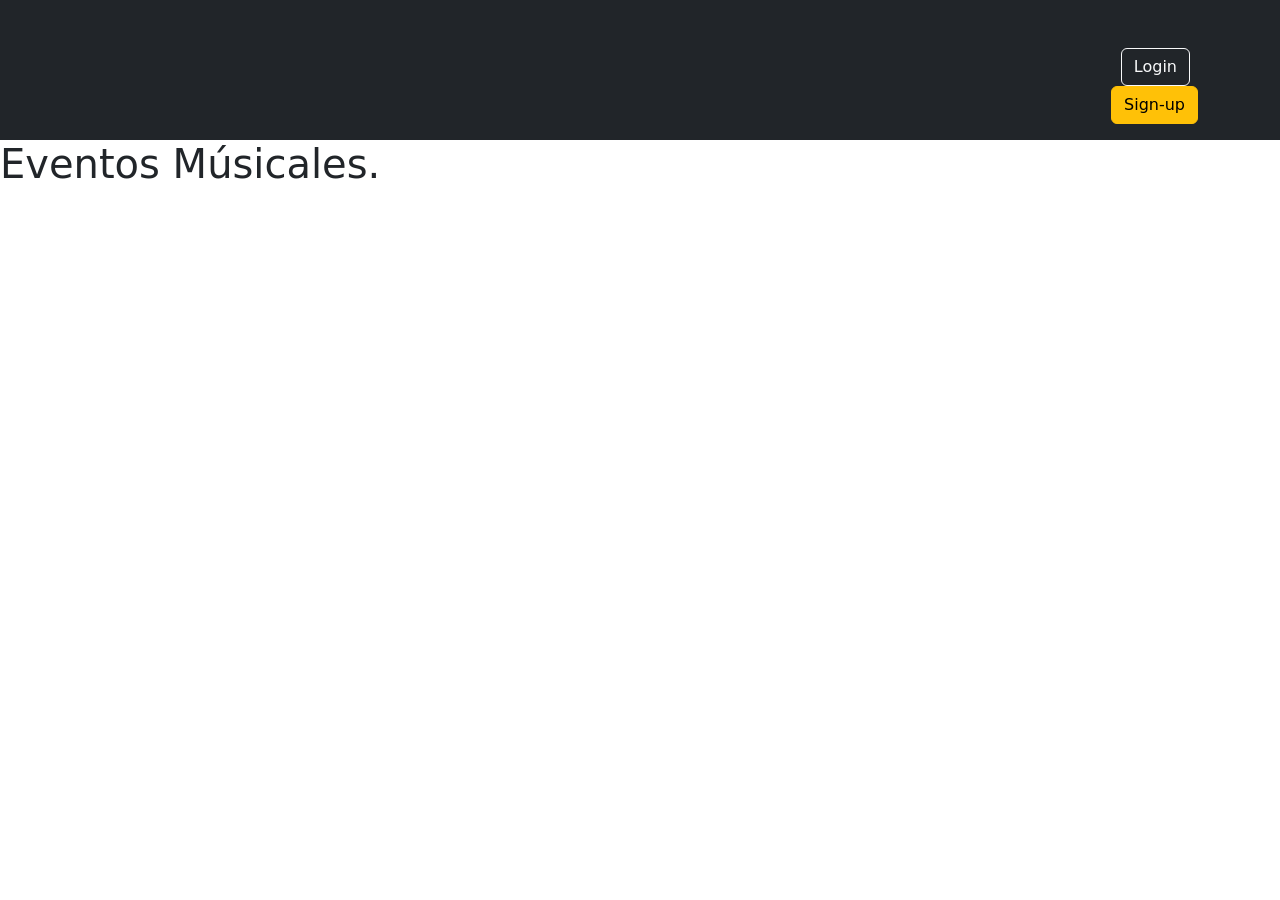
==== index.html @ 6e55590f "Inicio actividad grupal con login." ====
<!DOCTYPE html>
<html lang="en">
<head>
    <meta charset="UTF-8">
    <meta name="viewport" content="width=device-width, initial-scale=1.0">
    <title>Document</title>
<link href="https://cdn.jsdelivr.net/npm/bootstrap@5.3.8/dist/css/bootstrap.min.css" rel="stylesheet" integrity="sha384-sRIl... crossorigin="anonymous">
<style>
    .text-end {
        margin-left: 1000px;
    }
</style>
</head>
<header class="p-3 bg-dark text-white">
    <div class="container">
        <div class="d-flex flex-wrap align-items-center justify-content-center justify-content-lg-start">
            <a href="/" class="d-flex align-items-center mb-2 mb-lg-0 text-white text-decoration-none">
                <svg class="bi me-2" width="40" height="32" role="img" aria-label="Bootstrap">
                    <use xlink:href="#bootstrap"></use>
                </svg>
            </a>
            <div class="text-end">
                <button type="button" class="btn btn-outline-light me-2">Login</button>
                <button type="button" class="btn btn-warning">Sign-up</button>
            </div>
        </div>
    </div>
</header>
<body>
    






   <h1>Eventos Músicales.</h1> 


</body>
</html>
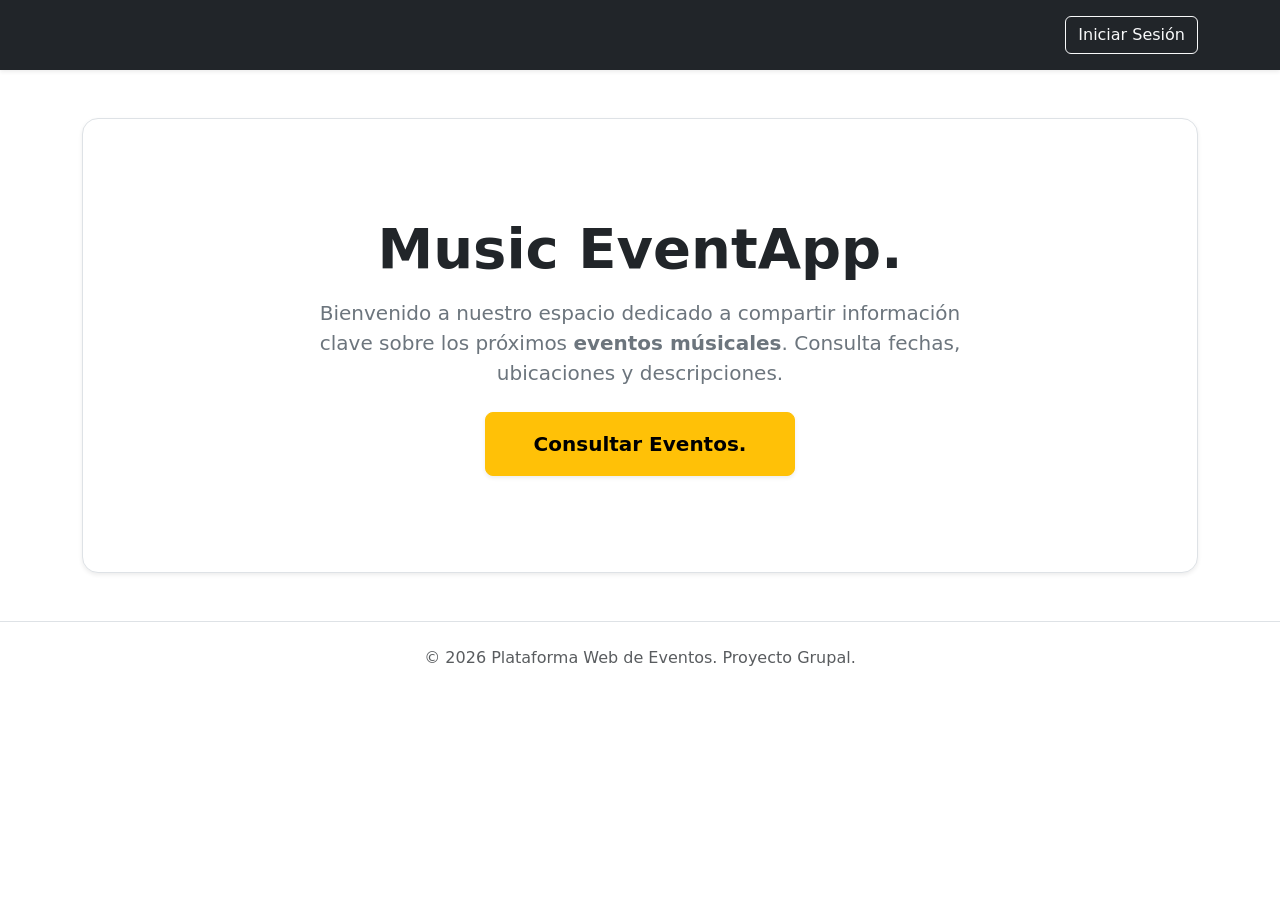
==== commit 1e5e0538: "feat: trazabilidad adelanto." ====
--- a/index.html
+++ b/index.html
@@ -3,39 +3,43 @@
 <head>
     <meta charset="UTF-8">
     <meta name="viewport" content="width=device-width, initial-scale=1.0">
-    <title>Document</title>
-<link href="https://cdn.jsdelivr.net/npm/bootstrap@5.3.8/dist/css/bootstrap.min.css" rel="stylesheet" integrity="sha384-sRIl... crossorigin="anonymous">
-<style>
-    .text-end {
-        margin-left: 1000px;
-    }
-</style>
+    <title>Plataforma web de eventos</title>
+    <link rel="stylesheet" href="./styles.css">
+    <link href="https://cdn.jsdelivr.net/npm/bootstrap@5.3.3/dist/css/bootstrap.min.css" rel="stylesheet" integrity="sha384-QWTKZyjpPEjISv5WaRU9OFeRpok6YctnYmDr5pNlyT2bRjXh0JMhjY6hW+ALEwIH" crossorigin="anonymous">
 </head>
-<header class="p-3 bg-dark text-white">
-    <div class="container">
-        <div class="d-flex flex-wrap align-items-center justify-content-center justify-content-lg-start">
-            <a href="/" class="d-flex align-items-center mb-2 mb-lg-0 text-white text-decoration-none">
-                <svg class="bi me-2" width="40" height="32" role="img" aria-label="Bootstrap">
-                    <use xlink:href="#bootstrap"></use>
-                </svg>
-            </a>
-            <div class="text-end">
-                <button type="button" class="btn btn-outline-light me-2">Login</button>
-                <button type="button" class="btn btn-warning">Sign-up</button>
+
+<body class="bg-lig">
+    <header class="p-3 bg-dark text-white shadow-sm">
+        <div class="container">
+            <div class="d-flex flex-wrap align-items-center justify-content-between">
+                
+                <!-- Logo / Nombre de la plataforma -->
+                <a href="index.html" class="d-flex align-items-center text-white text-decoration-none fs-4 fw-bold">
+                </a>
+                <div class="ms-auto">
+                    <a href="login.html" class="btn btn-outline-light">Iniciar Sesión</a>
+                </div>
             </div>
         </div>
-    </div>
-</header>
-<body>
-    
+    </header>
 
+    <main class="container my-5">
+        <div class="p-5 mb-4 bg-white rounded-4 shadow-sm border text-center">
+            <div class="container-fluid py-5">
+                <h1 class="display-4 fw-bold text-dark mb-3">Music EventApp.</h1>
+                <p class="col-lg-8 fs-5 mx-auto text-secondary mb-4">Bienvenido a nuestro espacio dedicado a compartir información clave sobre los próximos <strong>eventos músicales</strong>. Consulta fechas, ubicaciones y descripciones.</p>
+                <a href="login.html" class="btn btn-warning btn-lg fw-bold px-5 py-3 shadow-sm">Consultar Eventos.</a>
+            </div>
+        </div>
+    </main>
 
+    <footer class="text-center py-4 text-muted border-top bg-white">
+        <div class="container">
+            <p class="mb-0">&copy; 2026 Plataforma Web de Eventos. Proyecto Grupal.</p>
+        </div>
+    </footer>
 
-
-
-
-   <h1>Eventos Músicales.</h1> 
-
+    <script src="https://cdn.jsdelivr.net/npm/bootstrap@5.3.3/dist/js/bootstrap.bundle.min.js" integrity="sha384-YvpcrYf0tY3lHB60NNkmXc5s9fDVZLESaAA55NDzOxhy9GkcIdslK1eN7N6jIeHz" crossorigin="anonymous"></script>
 
 </body>
 </html>
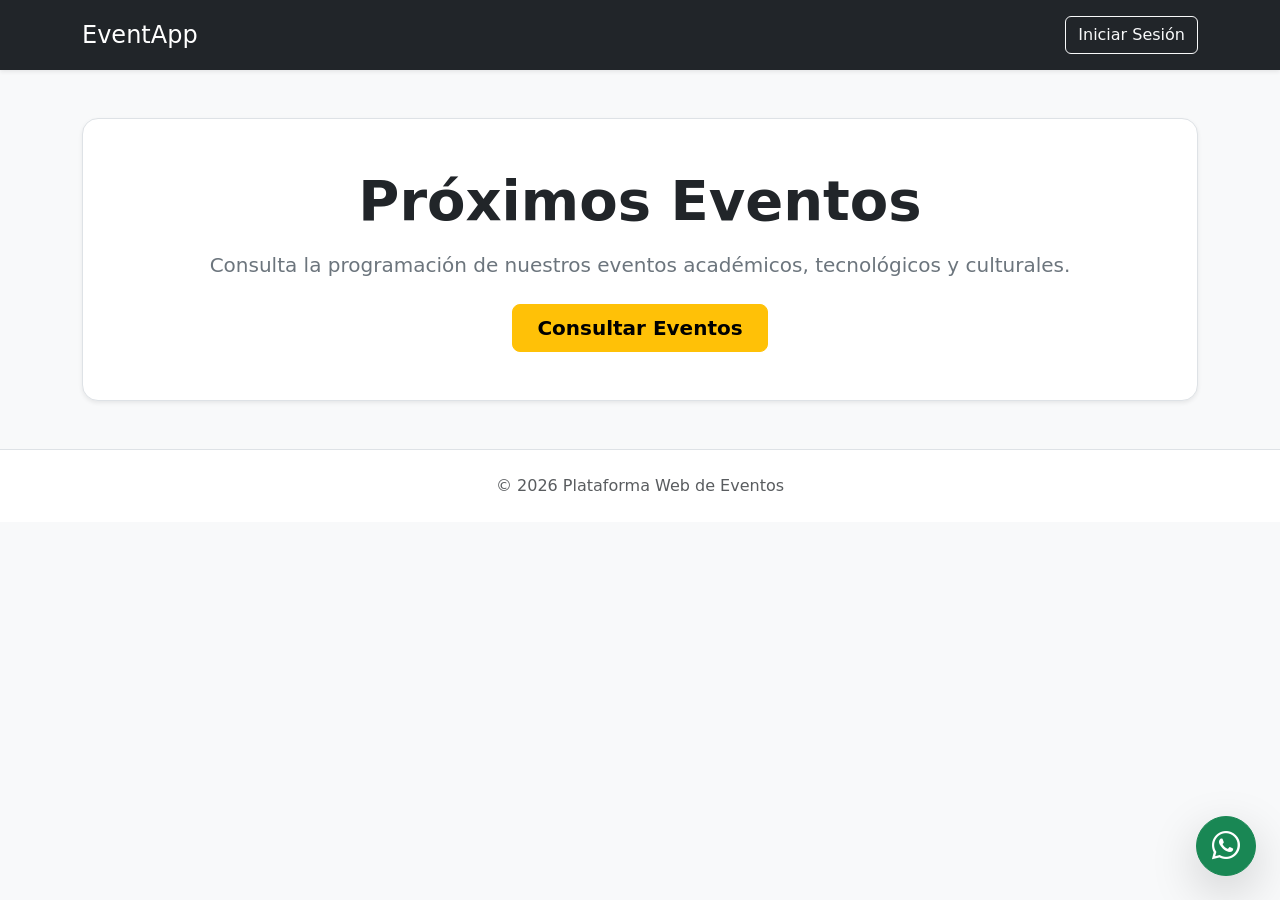
==== commit 68ccb99e: "feat: se organizan las carpetas para css, js, se da estrauctura al index principal." ====
--- a/index.html
+++ b/index.html
@@ -1,45 +1,41 @@
 <!DOCTYPE html>
-<html lang="en">
+<html lang="es">
 <head>
     <meta charset="UTF-8">
     <meta name="viewport" content="width=device-width, initial-scale=1.0">
-    <title>Plataforma web de eventos</title>
-    <link rel="stylesheet" href="./styles.css">
-    <link href="https://cdn.jsdelivr.net/npm/bootstrap@5.3.3/dist/css/bootstrap.min.css" rel="stylesheet" integrity="sha384-QWTKZyjpPEjISv5WaRU9OFeRpok6YctnYmDr5pNlyT2bRjXh0JMhjY6hW+ALEwIH" crossorigin="anonymous">
+    <title>Plataforma Web de Eventos</title>
+    <link href="https://cdn.jsdelivr.net/npm/bootstrap@5.3.3/dist/css/bootstrap.min.css" rel="stylesheet">
+    <link rel="stylesheet" href="./css/styles.css">
+    <link rel="stylesheet" href="https://cdn.jsdelivr.net/npm/bootstrap-icons@1.11.3/font/bootstrap-icons.min.css">
 </head>
 
-<body class="bg-lig">
+<body class="bg-light">
     <header class="p-3 bg-dark text-white shadow-sm">
-        <div class="container">
-            <div class="d-flex flex-wrap align-items-center justify-content-between">
-                
-                <!-- Logo / Nombre de la plataforma -->
-                <a href="index.html" class="d-flex align-items-center text-white text-decoration-none fs-4 fw-bold">
-                </a>
-                <div class="ms-auto">
-                    <a href="login.html" class="btn btn-outline-light">Iniciar Sesión</a>
-                </div>
-            </div>
+        <div class="container d-flex justify-content-between align-items-center">
+            <h2 class="h4 mb-0">EventApp</h2>
+            <a href="./login/index.html" class="btn btn-outline-light">Iniciar Sesión</a>
         </div>
     </header>
 
-    <main class="container my-5">
-        <div class="p-5 mb-4 bg-white rounded-4 shadow-sm border text-center">
-            <div class="container-fluid py-5">
-                <h1 class="display-4 fw-bold text-dark mb-3">Music EventApp.</h1>
-                <p class="col-lg-8 fs-5 mx-auto text-secondary mb-4">Bienvenido a nuestro espacio dedicado a compartir información clave sobre los próximos <strong>eventos músicales</strong>. Consulta fechas, ubicaciones y descripciones.</p>
-                <a href="login.html" class="btn btn-warning btn-lg fw-bold px-5 py-3 shadow-sm">Consultar Eventos.</a>
-            </div>
+    <main class="container my-5 text-center">
+        <div class="p-5 bg-white rounded-4 shadow-sm border">
+            <h1 class="display-4 fw-bold mb-3">Próximos Eventos</h1>
+            <p class="lead text-secondary mb-4">Consulta la programación de nuestros eventos académicos, tecnológicos y culturales.</p>
+            <a href="./login/index.html" class="btn btn-warning btn-lg fw-bold px-4">Consultar Eventos</a>
         </div>
     </main>
 
+    <a href="https://wa.me/573000000000?text=Hola,%20deseo%20más%20información" target="_blank" 
+       class="position-fixed bottom-0 end-0 m-4 btn btn-success rounded-circle p-3 shadow-lg d-flex align-items-center justify-content-center" 
+       style="width: 60px; height: 60px; z-index: 1000;">
+        <i class="bi bi-whatsapp fs-3"></i>
+    </a>
+
     <footer class="text-center py-4 text-muted border-top bg-white">
-        <div class="container">
-            <p class="mb-0">&copy; 2026 Plataforma Web de Eventos. Proyecto Grupal.</p>
-        </div>
+        <p class="mb-0">&copy; 2026 Plataforma Web de Eventos</p>
     </footer>
 
-    <script src="https://cdn.jsdelivr.net/npm/bootstrap@5.3.3/dist/js/bootstrap.bundle.min.js" integrity="sha384-YvpcrYf0tY3lHB60NNkmXc5s9fDVZLESaAA55NDzOxhy9GkcIdslK1eN7N6jIeHz" crossorigin="anonymous"></script>
+    <script src="https://cdn.jsdelivr.net/npm/bootstrap@5.3.3/dist/js/bootstrap.bundle.min.js"></script>
+</body>
 
-</body>
 </html>
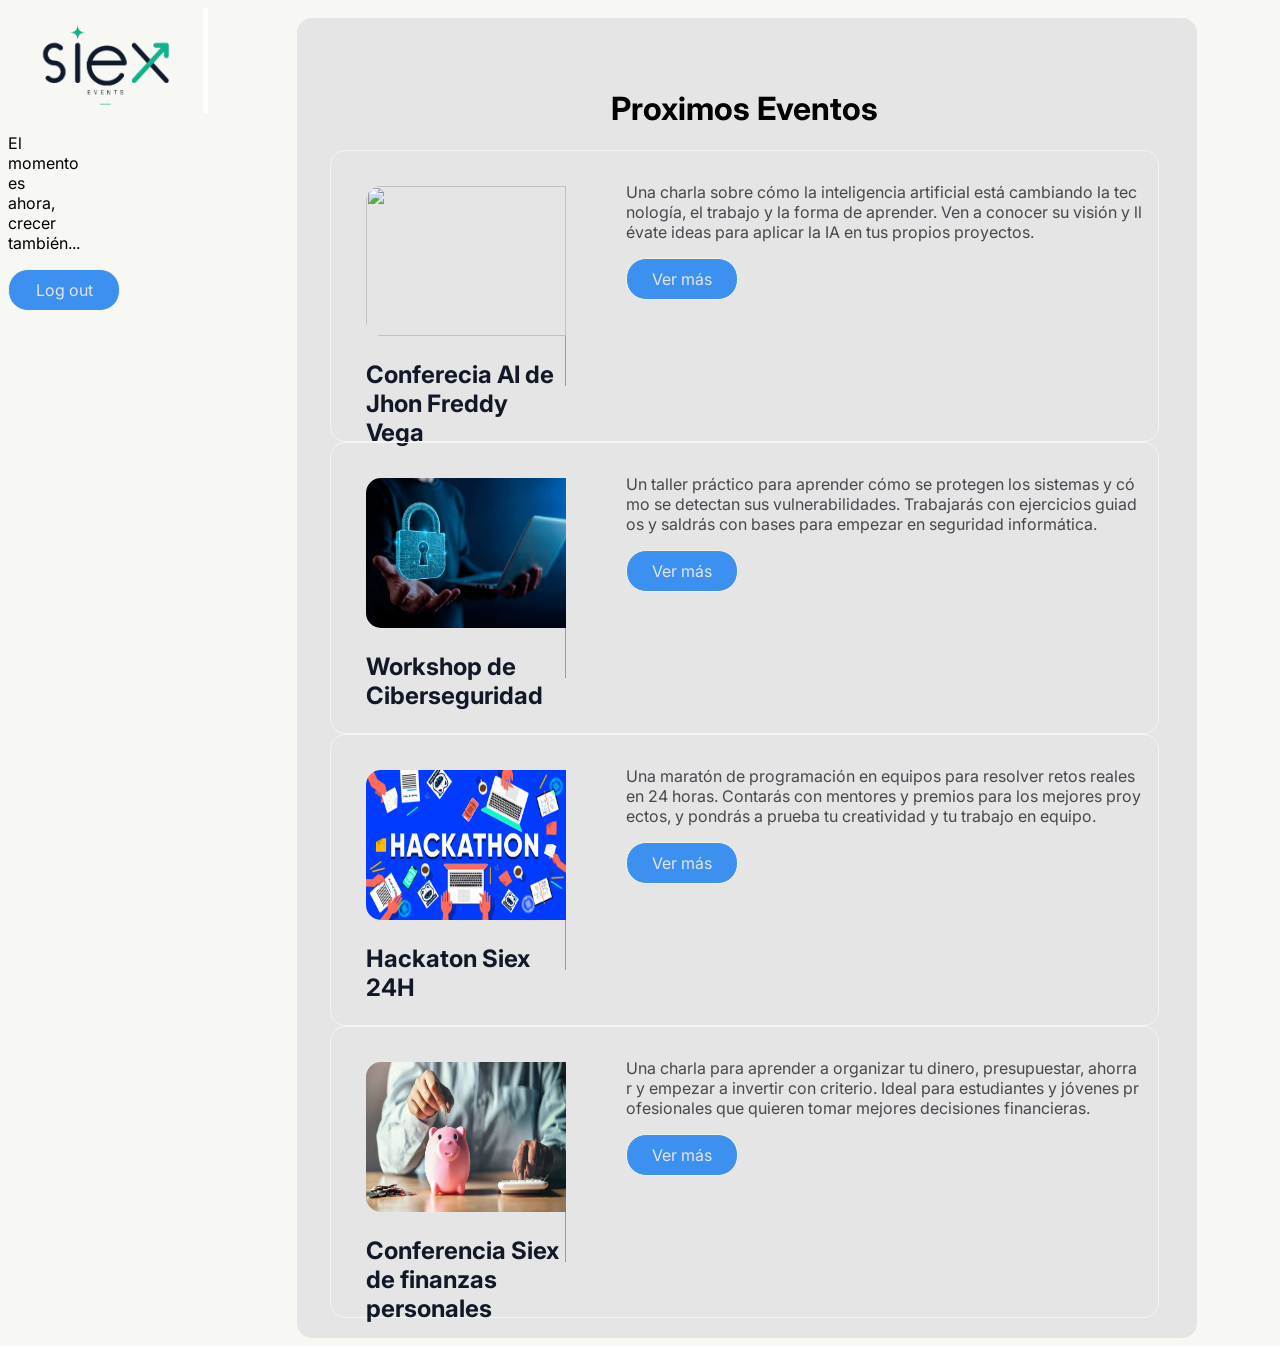
==== commit 77285eb7: "feat: listado de eventos y tarjetas en proceso" ====
--- a/index.html
+++ b/index.html
@@ -1,41 +1,79 @@
-<!DOCTYPE html>
-<html lang="es">
-<head>
-    <meta charset="UTF-8">
-    <meta name="viewport" content="width=device-width, initial-scale=1.0">
-    <title>Plataforma Web de Eventos</title>
-    <link href="https://cdn.jsdelivr.net/npm/bootstrap@5.3.3/dist/css/bootstrap.min.css" rel="stylesheet">
-    <link rel="stylesheet" href="./css/styles.css">
-    <link rel="stylesheet" href="https://cdn.jsdelivr.net/npm/bootstrap-icons@1.11.3/font/bootstrap-icons.min.css">
-</head>
-
-<body class="bg-light">
-    <header class="p-3 bg-dark text-white shadow-sm">
-        <div class="container d-flex justify-content-between align-items-center">
-            <h2 class="h4 mb-0">EventApp</h2>
-            <a href="./login/index.html" class="btn btn-outline-light">Iniciar Sesión</a>
+<!doctype html>
+<html lang="en">
+  <head>
+    <meta charset="UTF-8" />
+    <meta name="viewport" content="width=device-width, initial-scale=1.0" />
+    <title>Eventos</title>
+    <link rel="stylesheet" href="./css/index.css">
+    <link rel="preconnect" href="https://fonts.googleapis.com" />
+    <link rel="preconnect" href="https://fonts.gstatic.com" crossorigin />
+    <link
+      href="https://fonts.googleapis.com/css2?family=Inter:wght@400;500;600;700&display=swap"
+      rel="stylesheet"
+    />
+  </head>
+  <header>
+    <div class="nav">
+      <div class="nav-content">
+        <img src="./img/Logo Siex Events@1x.png" alt="" />
+        <p>El momento es ahora, crecer también...</p>
+      </div>
+      <div class="btn">
+        <a href="">Log out</a>
+      </div>
+    </div>
+  </header>
+  <body>
+    <div class="container">
+      <h1>Proximos Eventos</h1>
+      <div class="card-h">
+        <div class="lado-1">
+          <img src="https://img.lalr.co/cms/2016/09/20144149/freddyvega.jpg?size=xs" alt="" />
+          <h2>Conferecia AI de Jhon Freddy Vega</h2>
         </div>
-    </header>
-
-    <main class="container my-5 text-center">
-        <div class="p-5 bg-white rounded-4 shadow-sm border">
-            <h1 class="display-4 fw-bold mb-3">Próximos Eventos</h1>
-            <p class="lead text-secondary mb-4">Consulta la programación de nuestros eventos académicos, tecnológicos y culturales.</p>
-            <a href="./login/index.html" class="btn btn-warning btn-lg fw-bold px-4">Consultar Eventos</a>
+        <div class="lado-2">
+          <p>
+            Una charla sobre cómo la inteligencia artificial está cambiando la tecnología, el trabajo y la forma de aprender. Ven a conocer su visión y llévate ideas para aplicar la IA en tus propios proyectos.
+          </p>
+          <a href="./html/descripcion.html">Ver más</a>
         </div>
-    </main>
-
-    <a href="https://wa.me/573000000000?text=Hola,%20deseo%20más%20información" target="_blank" 
-       class="position-fixed bottom-0 end-0 m-4 btn btn-success rounded-circle p-3 shadow-lg d-flex align-items-center justify-content-center" 
-       style="width: 60px; height: 60px; z-index: 1000;">
-        <i class="bi bi-whatsapp fs-3"></i>
-    </a>
-
-    <footer class="text-center py-4 text-muted border-top bg-white">
-        <p class="mb-0">&copy; 2026 Plataforma Web de Eventos</p>
-    </footer>
-
-    <script src="https://cdn.jsdelivr.net/npm/bootstrap@5.3.3/dist/js/bootstrap.bundle.min.js"></script>
-</body>
-
-</html>+      </div>
+      <div class="card-h">
+        <div class="lado-1">
+          <img src="./img/ciber.jpg" alt="" />
+          <h2>Workshop de Ciberseguridad</h2>
+        </div>
+        <div class="lado-2">
+          <p>
+            Un taller práctico para aprender cómo se protegen los sistemas y cómo se detectan sus vulnerabilidades. Trabajarás con ejercicios guiados y saldrás con bases para empezar en seguridad informática.
+          </p>
+          <a href="./html/descripcion.html">Ver más</a>
+        </div>
+      </div>
+      <div class="card-h">
+        <div class="lado-1">
+          <img src="./img/HACK.png" alt="" />
+          <h2>Hackaton Siex 24H</h2>
+        </div>
+        <div class="lado-2">
+          <p>
+            Una maratón de programación en equipos para resolver retos reales en 24 horas. Contarás con mentores y premios para los mejores proyectos, y pondrás a prueba tu creatividad y tu trabajo en equipo.
+          </p>
+          <a href="./html/descripcion.html">Ver más</a>
+        </div>
+      </div>
+      <div class="card-h">
+        <div class="lado-1">
+          <img src="./img/finan.jpg" alt="" />
+          <h2>Conferencia  Siex de finanzas personales</h2>
+        </div>
+        <div class="lado-2">
+          <p>
+           Una charla para aprender a organizar tu dinero, presupuestar, ahorrar y empezar a invertir con criterio. Ideal para estudiantes y jóvenes profesionales que quieren tomar mejores decisiones financieras.
+          </p>
+          <a href="./html/descripcion.html">Ver más</a>
+        </div>
+      </div>
+    </div>
+  </body>
+</html>
--- a/css/index.css
+++ b/css/index.css
@@ -0,0 +1,92 @@
+* {
+  font-family: "Inter", sans-serif;
+  
+}
+body{
+    display: flex;
+    background-color: #F7F7F4;  
+}
+.nav{
+    width: 20%;
+    height: 200px;
+    display: flex;
+    flex-direction: column;
+}
+.nav img{
+    width: 200px;
+    height: auto;
+
+}
+.container {
+  display: flex;
+  width: 70%;
+  margin-top: 10px;
+  align-items: center;
+  justify-content: center;
+  flex-direction: column;
+  background-color:  #e5e5e6;
+  padding: 50px 10px 20px 5px; 
+  border-radius: 15px;    
+
+}
+.card-h{
+    display: flex;
+    height: 260px;
+    width: 90%;
+    border: 1px solid #f5f5f7;
+    padding: 15px;
+    border-radius: 15px;
+    
+}
+.card-h h2  {
+    color: #111827;
+}
+.card-h p{
+    color: #46484d;
+    overflow-wrap: break-word;
+    word-break: break-all;
+}
+
+.lado-2{
+    display: flex;
+    flex-direction: column;
+    width: 70%;
+    margin-left: 40px;
+    
+}
+.lado-1{
+    width: 25%;
+    height: 200px;
+    border-right: 1px solid rgb(155, 155, 155);
+    margin: 20px;
+}
+.card-h:hover{
+    background-color: #a8a8a8 ;
+    border: 1px solid #46484d;
+    cursor: pointer;
+    padding: 10px;
+}
+
+a{
+    display: flex;
+    border: 1px solid beige;
+    border-radius: 20px;
+    width: 110px;
+    height: 40px;
+    background-color: rgb(60, 144, 240);
+    text-decoration: none;
+    color: #e5e5e6;
+    text-align: center;
+    justify-content: center;
+    align-items: center;
+    
+
+}
+header{
+    background-color: #F7F7F4;
+}
+.container img{
+    height: 150px;
+    width: 200px;
+    border-radius: 15px 0 0 15px;
+}
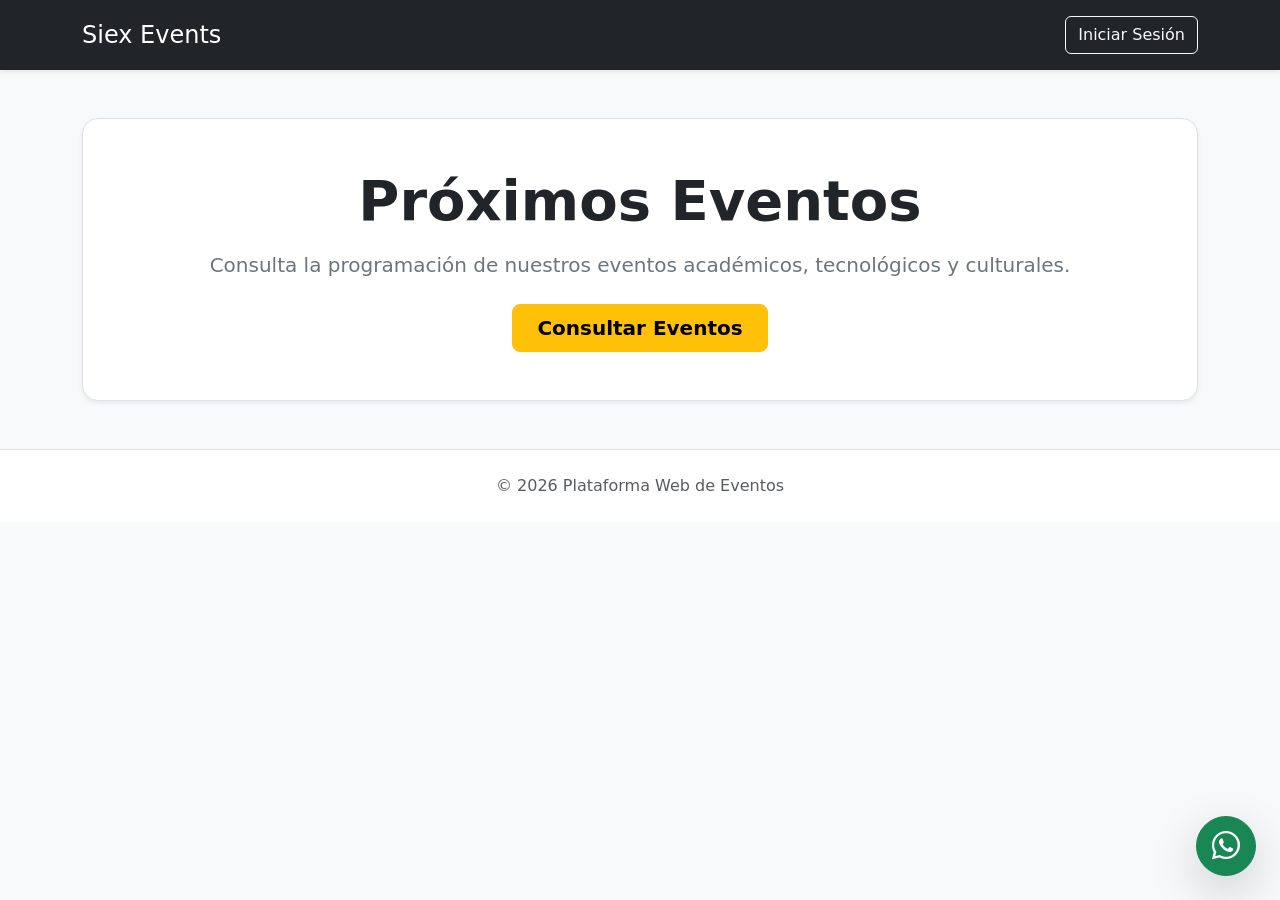
==== commit 4be6ccc9: "feat: integrar vistas de login, listado de eventos y detalles con validación." ====
--- a/index.html
+++ b/index.html
@@ -1,79 +1,41 @@
-<!doctype html>
-<html lang="en">
-  <head>
-    <meta charset="UTF-8" />
-    <meta name="viewport" content="width=device-width, initial-scale=1.0" />
-    <title>Eventos</title>
-    <link rel="stylesheet" href="./css/index.css">
-    <link rel="preconnect" href="https://fonts.googleapis.com" />
-    <link rel="preconnect" href="https://fonts.gstatic.com" crossorigin />
-    <link
-      href="https://fonts.googleapis.com/css2?family=Inter:wght@400;500;600;700&display=swap"
-      rel="stylesheet"
-    />
-  </head>
-  <header>
-    <div class="nav">
-      <div class="nav-content">
-        <img src="./img/Logo Siex Events@1x.png" alt="" />
-        <p>El momento es ahora, crecer también...</p>
-      </div>
-      <div class="btn">
-        <a href="">Log out</a>
-      </div>
-    </div>
-  </header>
-  <body>
-    <div class="container">
-      <h1>Proximos Eventos</h1>
-      <div class="card-h">
-        <div class="lado-1">
-          <img src="https://img.lalr.co/cms/2016/09/20144149/freddyvega.jpg?size=xs" alt="" />
-          <h2>Conferecia AI de Jhon Freddy Vega</h2>
+<!DOCTYPE html>
+<html lang="es">
+<head>
+    <meta charset="UTF-8">
+    <meta name="viewport" content="width=device-width, initial-scale=1.0">
+    <title>Plataforma Web de Eventos</title>
+    <link href="https://cdn.jsdelivr.net/npm/bootstrap@5.3.3/dist/css/bootstrap.min.css" rel="stylesheet">
+    <link rel="stylesheet" href="./css/styles.css">
+    <link rel="stylesheet" href="https://cdn.jsdelivr.net/npm/bootstrap-icons@1.11.3/font/bootstrap-icons.min.css">
+</head>
+
+<body class="bg-light">
+    <header class="p-3 bg-dark text-white shadow-sm">
+        <div class="container d-flex justify-content-between align-items-center">
+            <h2 class="h4 mb-0">Siex Events</h2>
+            <a href="./login/index.html" class="btn btn-outline-light">Iniciar Sesión</a>
         </div>
-        <div class="lado-2">
-          <p>
-            Una charla sobre cómo la inteligencia artificial está cambiando la tecnología, el trabajo y la forma de aprender. Ven a conocer su visión y llévate ideas para aplicar la IA en tus propios proyectos.
-          </p>
-          <a href="./html/descripcion.html">Ver más</a>
+    </header>
+
+    <main class="container my-5 text-center">
+        <div class="p-5 bg-white rounded-4 shadow-sm border">
+            <h1 class="display-4 fw-bold mb-3">Próximos Eventos</h1>
+            <p class="lead text-secondary mb-4">Consulta la programación de nuestros eventos académicos, tecnológicos y culturales.</p>
+            <a href="./login/index.html" class="btn btn-warning btn-lg fw-bold px-4">Consultar Eventos</a>
         </div>
-      </div>
-      <div class="card-h">
-        <div class="lado-1">
-          <img src="./img/ciber.jpg" alt="" />
-          <h2>Workshop de Ciberseguridad</h2>
-        </div>
-        <div class="lado-2">
-          <p>
-            Un taller práctico para aprender cómo se protegen los sistemas y cómo se detectan sus vulnerabilidades. Trabajarás con ejercicios guiados y saldrás con bases para empezar en seguridad informática.
-          </p>
-          <a href="./html/descripcion.html">Ver más</a>
-        </div>
-      </div>
-      <div class="card-h">
-        <div class="lado-1">
-          <img src="./img/HACK.png" alt="" />
-          <h2>Hackaton Siex 24H</h2>
-        </div>
-        <div class="lado-2">
-          <p>
-            Una maratón de programación en equipos para resolver retos reales en 24 horas. Contarás con mentores y premios para los mejores proyectos, y pondrás a prueba tu creatividad y tu trabajo en equipo.
-          </p>
-          <a href="./html/descripcion.html">Ver más</a>
-        </div>
-      </div>
-      <div class="card-h">
-        <div class="lado-1">
-          <img src="./img/finan.jpg" alt="" />
-          <h2>Conferencia  Siex de finanzas personales</h2>
-        </div>
-        <div class="lado-2">
-          <p>
-           Una charla para aprender a organizar tu dinero, presupuestar, ahorrar y empezar a invertir con criterio. Ideal para estudiantes y jóvenes profesionales que quieren tomar mejores decisiones financieras.
-          </p>
-          <a href="./html/descripcion.html">Ver más</a>
-        </div>
-      </div>
-    </div>
-  </body>
-</html>
+    </main>
+
+    <a href="https://wa.me/573000000000?text=Hola,%20deseo%20más%20información" target="_blank" 
+       class="position-fixed bottom-0 end-0 m-4 btn btn-success rounded-circle p-3 shadow-lg d-flex align-items-center justify-content-center" 
+       style="width: 60px; height: 60px; z-index: 1000;">
+        <i class="bi bi-whatsapp fs-3"></i>
+    </a>
+
+    <footer class="text-center py-4 text-muted border-top bg-white">
+        <p class="mb-0">&copy; 2026 Plataforma Web de Eventos</p>
+    </footer>
+
+    <script src="https://cdn.jsdelivr.net/npm/bootstrap@5.3.3/dist/js/bootstrap.bundle.min.js"></script>
+</body>
+
+</html>
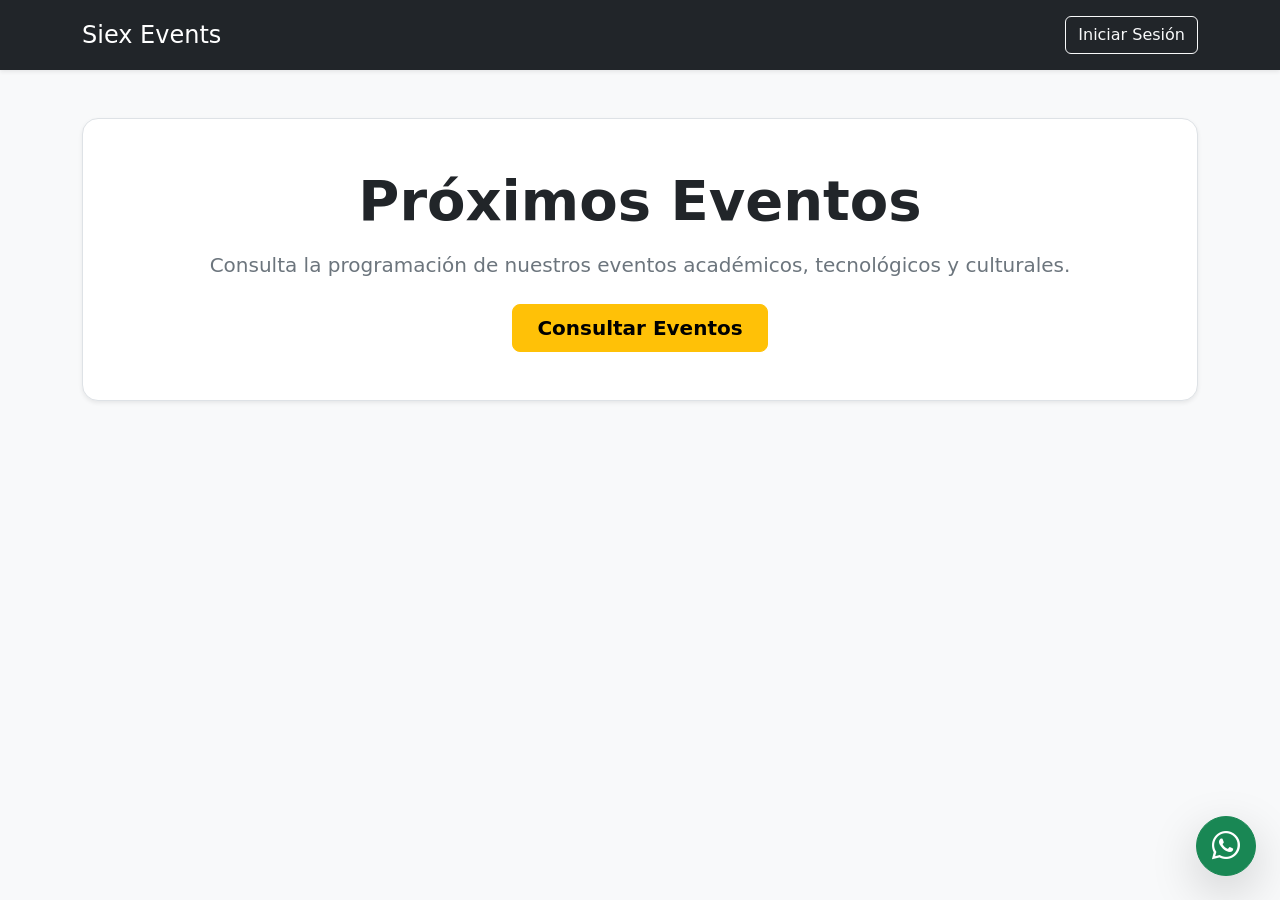
==== commit e8d4c065: "fix: rename archivo" ====
--- a/index.html
+++ b/index.html
@@ -5,8 +5,8 @@
     <meta name="viewport" content="width=device-width, initial-scale=1.0">
     <title>Plataforma Web de Eventos</title>
     <link href="https://cdn.jsdelivr.net/npm/bootstrap@5.3.3/dist/css/bootstrap.min.css" rel="stylesheet">
-    <link rel="stylesheet" href="./css/styles.css">
     <link rel="stylesheet" href="https://cdn.jsdelivr.net/npm/bootstrap-icons@1.11.3/font/bootstrap-icons.min.css">
+    <link rel="stylesheet" href="./css/formulario.css">
 </head>
 
 <body class="bg-light">
@@ -28,14 +28,10 @@
     <a href="https://wa.me/573000000000?text=Hola,%20deseo%20más%20información" target="_blank" 
        class="position-fixed bottom-0 end-0 m-4 btn btn-success rounded-circle p-3 shadow-lg d-flex align-items-center justify-content-center" 
        style="width: 60px; height: 60px; z-index: 1000;">
-        <i class="bi bi-whatsapp fs-3"></i>
-    </a>
-
-    <footer class="text-center py-4 text-muted border-top bg-white">
-        <p class="mb-0">&copy; 2026 Plataforma Web de Eventos</p>
-    </footer>
+        <i class="bi bi-whatsapp fs-3"></i></a>
 
     <script src="https://cdn.jsdelivr.net/npm/bootstrap@5.3.3/dist/js/bootstrap.bundle.min.js"></script>
+    <script src="./js/inicio.js"></script>
 </body>
 
 </html>
